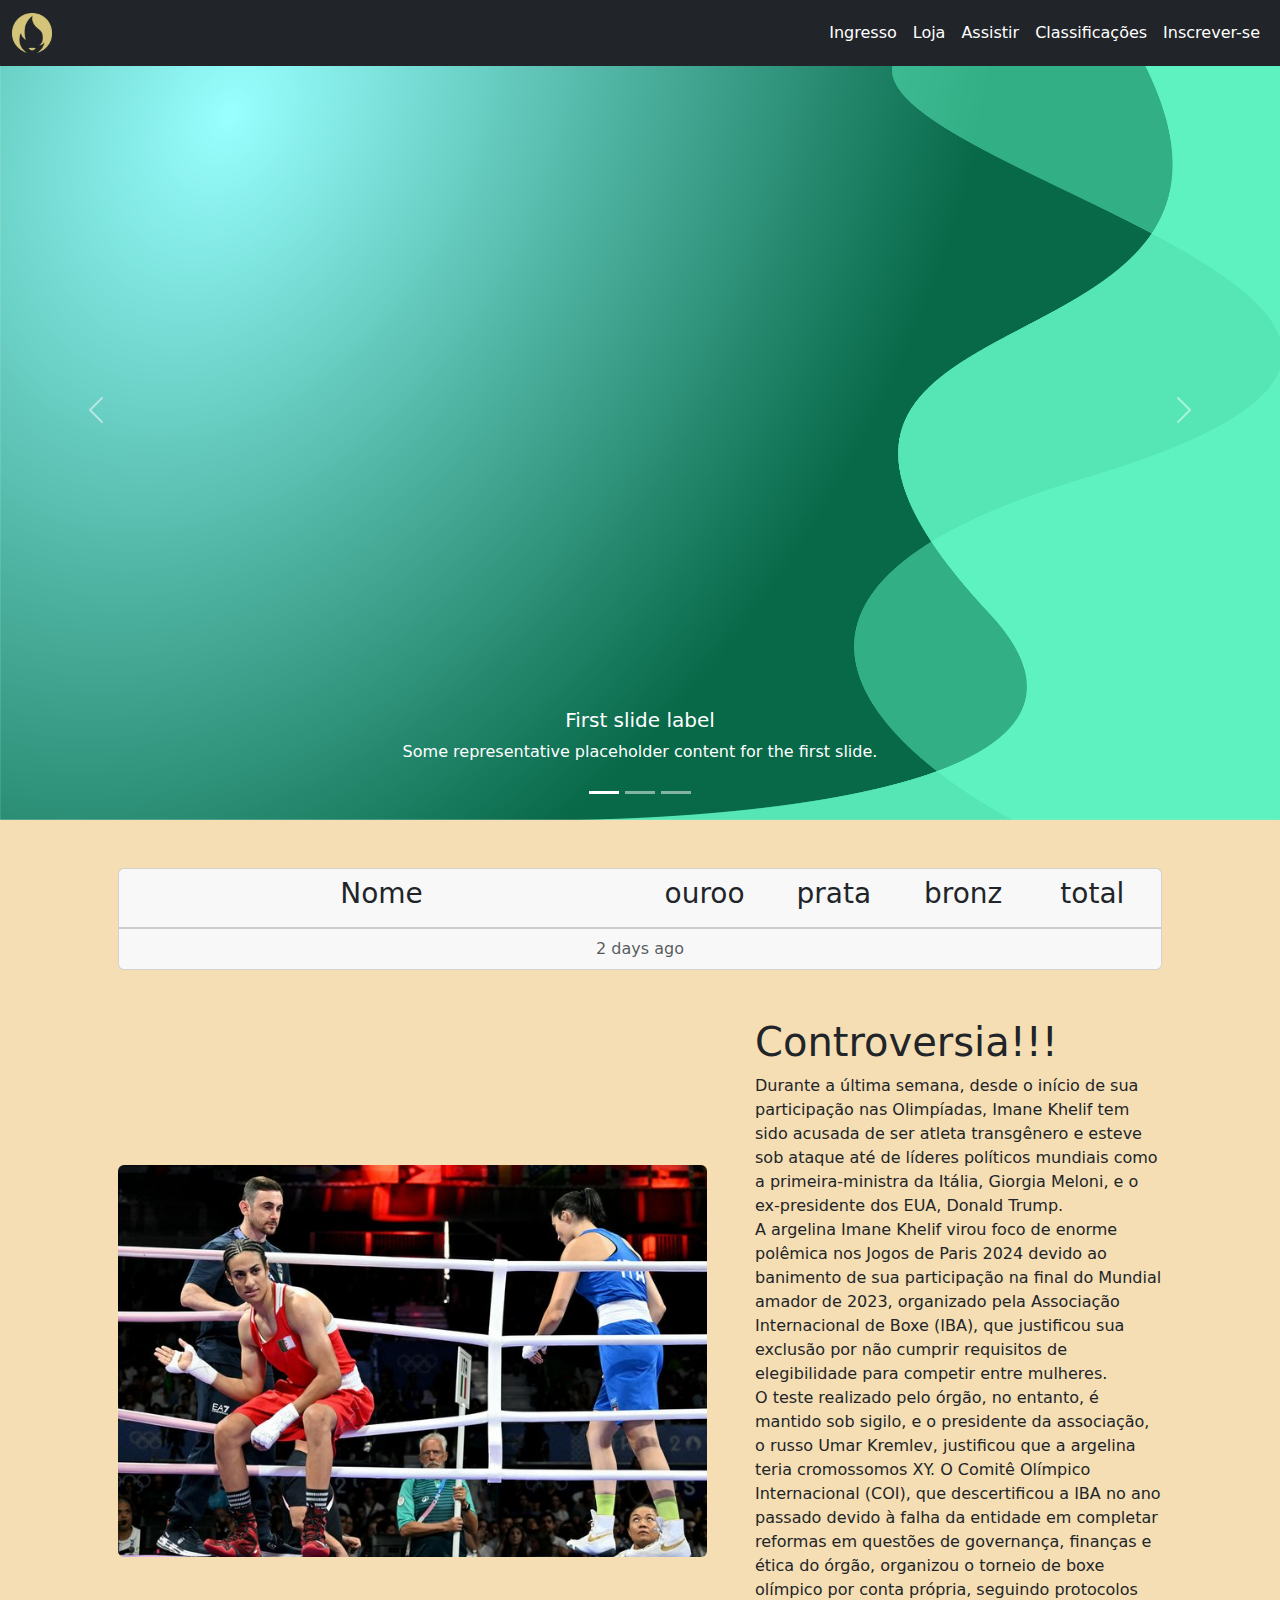
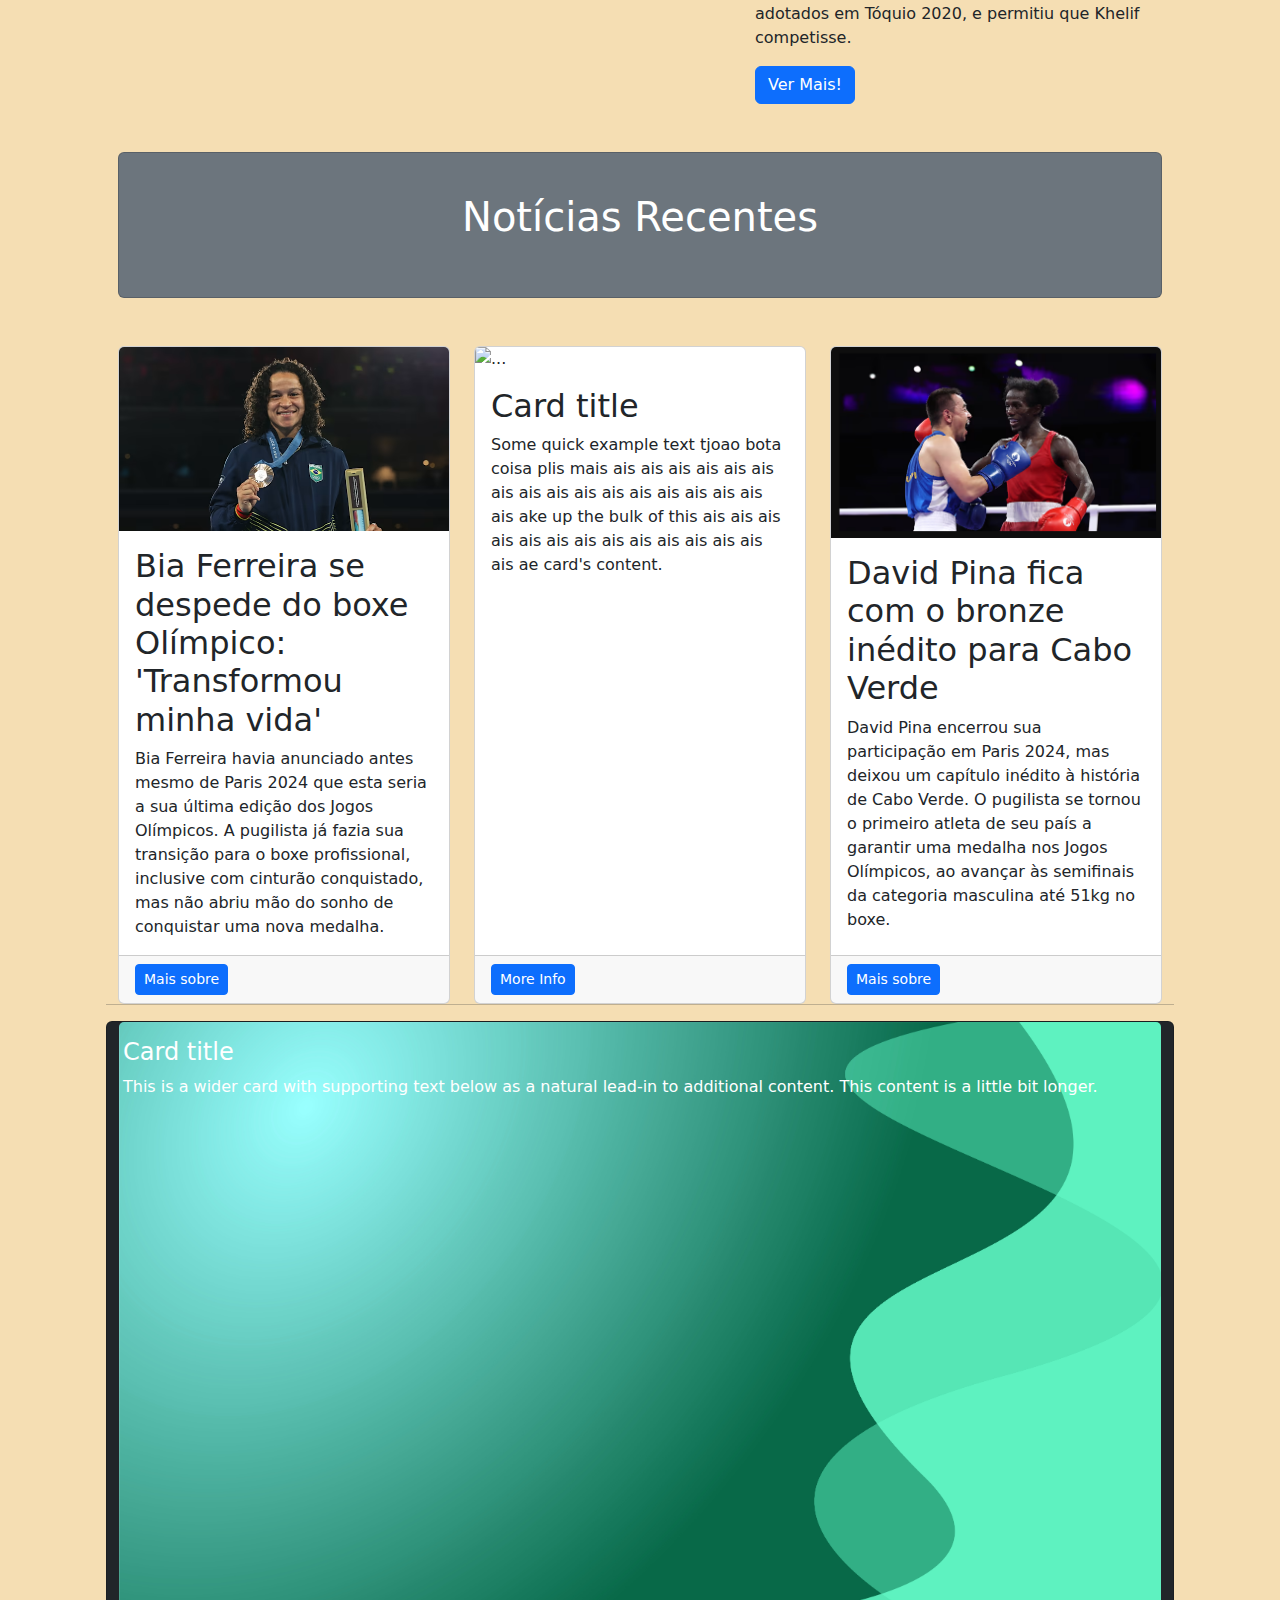
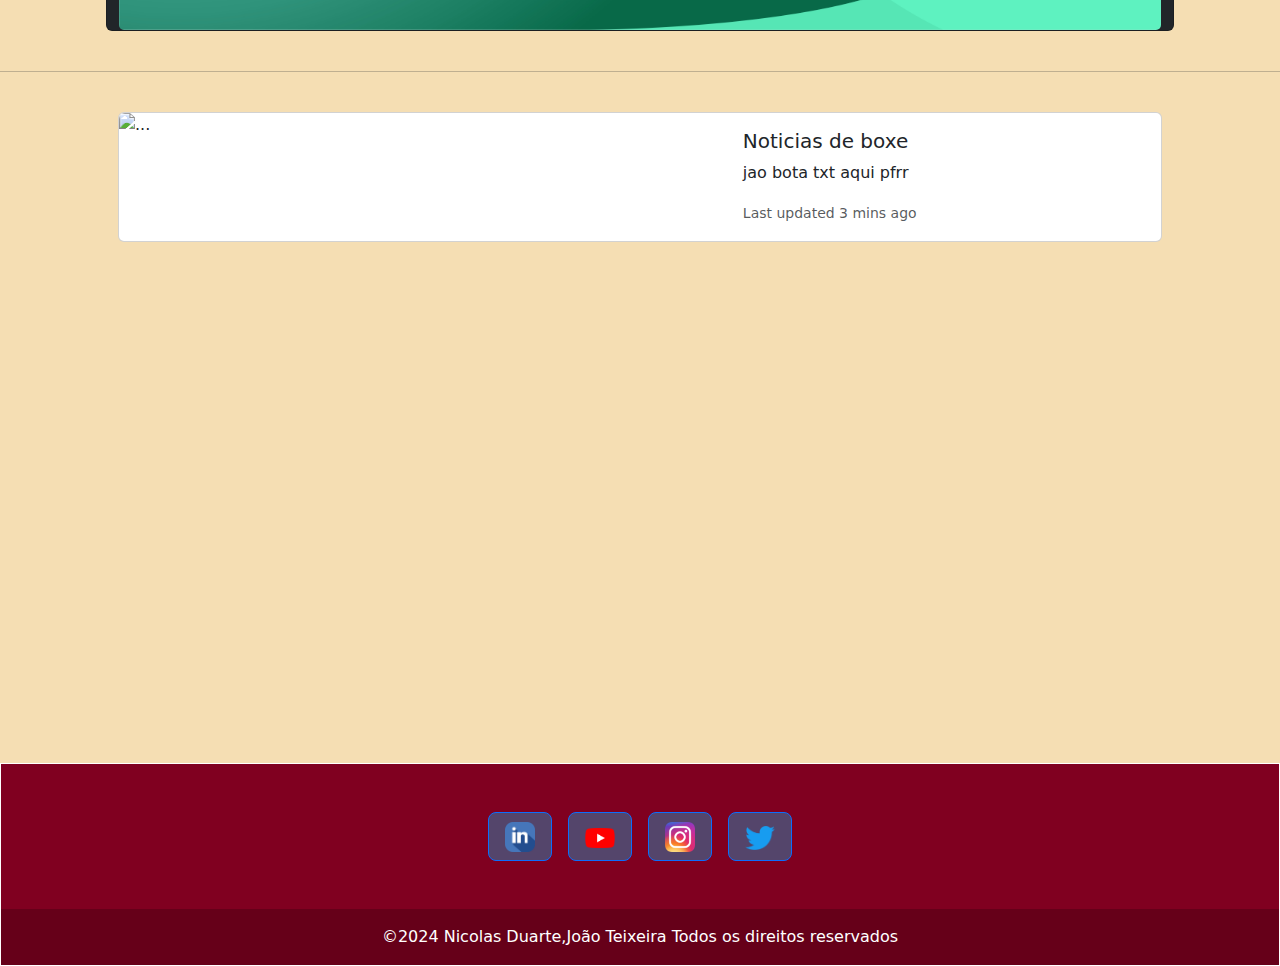
==== Index.html @ 91441e06 "Update Index.html" ====
<!doctype html>
<html lang="pt">
  <head>
    <meta charset="utf-8">
    <meta name="viewport" content="width=device-width, initial-scale=1">
    <title>Jogos Olimpícos Paris 2024</title>
    <link href="https://cdn.jsdelivr.net/npm/bootstrap@5.3.3/dist/css/bootstrap.min.css" rel="stylesheet" integrity="sha384-QWTKZyjpPEjISv5WaRU9OFeRpok6YctnYmDr5pNlyT2bRjXh0JMhjY6hW+ALEwIH" crossorigin="anonymous">
    <link rel="icon" href="img/olimpiadas.png" type="img">
    <style>
      body {
              background-color: #F5DEB3;
      }
    </style>
  </head>
  <body>
    <nav class="navbar navbar-expand-lg navbar-dark fixed-top bg-dark">
      <div class="container-fluid">
        <a class="navbar-brand" href="Index.html"><img src="img/logotipo.png" alt="" width="40px"height="40px"></a>
        <button class="navbar-toggler" type="button" data-bs-toggle="collapse" data-bs-target="#navbarSupportedContent" aria-controls="navbarSupportedContent" aria-expanded="false" aria-label="Toggle navigation">
          <span class="navbar-toggler-icon"> </span>
        </button>
        <div class="collapse navbar-collapse" id="navbarSupportedContent" >
          <ul class="navbar-nav ms-auto mb-2 mb-lg-0 ">
            <li class="nav-item">
              <a class="nav-link active" aria-current="page" href="https://tickets.paris2024.org/en/?affiliate=24D&utm_source=site_org&utm_medium=website&utm_campaign=GTWA_menuburger&utm_terms=visitors">Ingresso</a>
            </li>
            <li class="nav-item">
              <a class="nav-link active" href="https://shop.olympics.com/en/paris-2024/t-1299990829+z-949567-2073334460?_s=bm-fi-ioc-prtsite-P24-Shoptopnav-120324-en-nl">Loja</a>
            </li>
            <li class="nav-item">
              <a class="nav-link active" href="https://www.youtube.com/cazetv">Assistir</a>
            </li>
            <li class="nav-item">
              <a class="nav-link active" href="#">Classificações</a>
            </li>
            <li class="nav-item">
              <a class="nav-link active" href="forms.html">Inscrever-se</a>
            </li>
          </ul>
        </div>
      </div>
    </nav>
  <!--carrosel-->
    <div id="carouselExampleCaptions" class="carousel slide">
      <div class="carousel-indicators">
        <button type="button" data-bs-target="#carouselExampleCaptions" data-bs-slide-to="0" class="active" aria-current="true" aria-label="Slide 1"></button>
        <button type="button" data-bs-target="#carouselExampleCaptions" data-bs-slide-to="1" aria-label="Slide 2"></button>
        <button type="button" data-bs-target="#carouselExampleCaptions" data-bs-slide-to="2" aria-label="Slide 3"></button>
      </div>
      <div class="carousel-inner">
        <div class="carousel-item active">
          <img src="img/dvn7.jpg" class="d-block w-100" alt="..." height="820px">
          <div class="carousel-caption d-none d-md-block">
            <h5>First slide label</h5>
            <p>Some representative placeholder content for the first slide.</p>
          </div>
        </div>
        <div class="carousel-item">
          <img src="img/dvn7.jpg" class="d-block w-100" alt="..." height="820px">
          <div class="carousel-caption d-none d-md-block">
            <h5>Second slide label</h5>
            <p>Some representative placeholder content for the second slide.</p>
          </div>
        </div>
        <div class="carousel-item">
          <img src="img/dvn7.jpg" class="d-block w-100" alt="..." height="820px">
          <div class="carousel-caption d-none d-md-block">
            <h5>Third slide label</h5>
            <p>Some representative placeholder content for the third slide.</p>
          </div>
        </div>
      </div>
      <button class="carousel-control-prev" type="button" data-bs-target="#carouselExampleCaptions" data-bs-slide="prev">
        <span class="carousel-control-prev-icon" aria-hidden="true"></span>
        <span class="visually-hidden">Previous</span>
      </button>
      <button class="carousel-control-next" type="button" data-bs-target="#carouselExampleCaptions" data-bs-slide="next">
        <span class="carousel-control-next-icon" aria-hidden="true"></span>
        <span class="visually-hidden">Next</span>
      </button>
    </div>
  <!--tabela api?-->
  <br><br>
    <div class="container px-4 px-lg-5">
      <div class="card text-center">
        <div class="card-header">
          <div class="row">
            <div class="col-lg-6">
              <h3>Nome</h3>  
            </div>
            <div class="col">
              <h3>ouroo</h3>
            </div>
            <div class="col">
              <h3>prata</h3>
            </div>
            <div class="col">
              <h3>bronz</h3>
            </div>
            <div class="col">
              <h3>total</h3>
            </div>
          </div>
        </div>
        <tbody id="medals-body">
            <!-- Os dados serão preenchidos aqui -->
        </tbody>
        <div class="card-footer text-body-secondary">
          2 days ago
        </div>
      </div>
      <!-- sobre olimpiadas aq-->
      <div class="row gx-4 gx-lg-5 align-items-center my-5">
          <div class="col-lg-7"><img class="img-fluid rounded mb-4 mb-lg-0" width="900px" height="400px" src="img/controversia.jpg" alt="..."></div>
          <div class="col-lg-5">
              <h1 class="font-weight-light">Controversia!!!</h1>
              <p>Durante a última semana, desde o início de sua participação nas Olimpíadas, Imane Khelif tem sido acusada de ser atleta transgênero e esteve sob ataque até de líderes políticos mundiais como a primeira-ministra da Itália, Giorgia Meloni, e o ex-presidente dos EUA, Donald Trump.
                <br> A argelina Imane Khelif virou foco de enorme polêmica nos Jogos de Paris 2024 devido ao banimento de sua participação na final do Mundial amador de 2023, organizado pela Associação Internacional de Boxe (IBA), que justificou sua exclusão por não cumprir requisitos de elegibilidade para competir entre mulheres.
                <br>O teste realizado pelo órgão, no entanto, é mantido sob sigilo, e o presidente da associação, o russo Umar Kremlev, justificou que a argelina teria cromossomos XY. O Comitê Olímpico Internacional (COI), que descertificou a IBA no ano passado devido à falha da entidade em completar reformas em questões de governança, finanças e ética do órgão, organizou o torneio de boxe olímpico por conta própria, seguindo protocolos adotados em Tóquio 2020, e permitiu que Khelif competisse.</p>
              <a class="btn btn-primary" href="https://ge.globo.com/olimpiadas/noticia/2024/08/06/argelina-vitima-de-polemica-vai-a-final-do-boxe-nas-olimpiadas-de-paris.ghtml">Ver Mais!</a>
          </div>
      </div>
 
      <div class="card text-white bg-secondary my-5 py-4 text-center">
          <div class="card-body"><p class="text-white m-0"><h1>Notícias Recentes</h1></p></div>
      </div>
      <!-- resto-->
      <div class="row gx-4 gx-lg-6">
          <div class="col-md-4 mb-6">
              <div class="card h-100">
                <img src="img/bia ferreira.png" class="card-img-top" alt="...">
                <div class="card-body">
                  <h2 class="card-title">Bia Ferreira se despede do boxe Olímpico: 'Transformou minha vida'</h2>
                  <p class="card-text">Bia Ferreira havia anunciado antes mesmo de Paris 2024 que esta seria a sua última edição dos Jogos Olímpicos. A pugilista já fazia sua transição para o boxe profissional, inclusive com cinturão conquistado, mas não abriu mão do sonho de conquistar uma nova medalha.</p>
                </div>
                  <div class="card-footer"><a class="btn btn-primary btn-sm" href="https://olympics.com/pt/noticias/bia-ferreira-despedida-boxe-olimpico-mensagem">Mais sobre</a></div>
              </div>
          </div>
          <div class="col-md-4 mb-6">
              <div class="card h-100">
                <img src="img/boxe2" class="card-img-top" alt="...">
                <div class="card-body">
                  <h2 class="card-title">Card title</h2>
                  <p class="card-text">Some quick example text tjoao bota coisa plis mais ais ais ais ais ais ais ais ais ais ais ais ais ais ais ais ais ais ake up the bulk of this ais ais ais ais ais ais ais ais ais ais ais ais ais ais ae card's content.</p>
                </div>
                  <div class="card-footer"><a class="btn btn-primary btn-sm" href="#!">More Info</a></div>
              </div>
          </div>
          <div class="col-md-4 mb-6">
            <div class="card h-100">
              <img src="img/cabo verde.png" class="card-img-top" alt="...">
              <div class="card-body">
                <h2 class="card-title">David Pina fica com o bronze inédito para Cabo Verde</h2>
                <p class="card-text">David Pina encerrou sua participação em Paris 2024, mas deixou um capítulo inédito à história de Cabo Verde. O pugilista se tornou o primeiro atleta de seu país a garantir uma medalha nos Jogos Olímpicos, ao avançar às semifinais da categoria masculina até 51kg no boxe.</p>
              </div>
              <div class="card-footer"><a class="btn btn-primary btn-sm" href="https://olympics.com/pt/noticias/david-pina-bronze-cabo-verde-boxe-jogos-olimpicos">Mais sobre</a></div>
            </div>
          </div><hr>
          <div class="card text-bg-dark">
            <img src="img/dvn7.jpg" class="card-img" alt="...">
            <div class="card-img-overlay h-100">
              <h4 class="card-title">Card title</h4>
              <p class="card-text">This is a wider card with supporting text below as a natural lead-in to additional content. This content is a little bit longer.</p>
            </div>
          </div>
      </div>
  </div>
<br><hr><br>
  <div class="container px-4 px-lg-5">
    <div class="card mb-3" style="max-width: 1590px;">
      <div class="row g-0">
        <div class="col-md-7">
          <img src="img/box.jpg" class="img-fluid rounded-start" alt="...">
        </div>
        <div class="col-md-5">
          <div class="card-body">
            <h5 class="card-title">Noticias de boxe</h5>
            <p class="card-text">jao bota txt aqui pfrr</p>
            <p class="card-text"><small class="text-body-secondary">Last updated 3 mins ago</small></p>
          </div>
        </div>
      </div>
    </div>
    <br><br>
    <div class="row">
<!--vai ter 2 fileras de algs botoes p coisas da olimpiadas-->
    </div>
  </div>


  <iframe src="https://www.google.com/maps/embed?pb=!1m18!1m12!1m3!1d83998.77824586902!2d2.2646350301247775!3d48.85893843453428!2m3!1f0!2f0!3f0!3m2!1i1024!2i768!4f13.1!3m3!1m2!1s0x47e66e1f06e2b70f%3A0x40b82c3688c9460!2zUGFyaXMsIEZyYW7Dp2E!5e0!3m2!1spt-BR!2sbr!4v1724653962589!5m2!1spt-BR!2sbr" width="100%" height="450" style="border:0;" allowfullscreen="" loading="lazy" referrerpolicy="no-referrer-when-downgrade"></iframe>



  <footer class="text-center text-lg-start border border-white" style="background-color: #800020;">
    <div class="container d-flex justify-content-center py-5">
      <button type="button" href="https://discord.gg/newblood" class="btn btn-primary btn-lg btn-floating mx-2" style="background-color: #54456b;">
        <img src="img/linkedin.png" width="30px">
      </button>
      <button type="button" href="https://www.youtube.com/Olympics" class="btn btn-primary btn-lg btn-floating mx-2" style="background-color: #54456b;">
        <img src="img/Youtube.png" width="30px">
      </button>
      <button type="button" href="https://www.instagram.com/Olympics/" class="btn btn-primary btn-lg btn-floating mx-2" style="background-color: #54456b;">
        <img src="img/Instagram_icon.png.webp" width="30px">
      </button>
      <button type="button" href="https://twitter.com/Olympics" class="btn btn-primary btn-lg btn-floating mx-2" style="background-color: #54456b;">
        <img src="img/twitter.png" width="30px">
      </button>
      <button type="button" id="backToTop" class="btn btn-primary" style="display:none;">
        <img src="img/cima.png" width="30px">
      </button>
    </div>
      <!-- Copyright -->
    <div class="text-center text-white p-3" style="background-color: rgba(0, 0, 0, 0.2);">
       ©2024 Nicolas Duarte,João Teixeira Todos os direitos reservados
    </div>
  </footer>
  
    <script src="https://cdn.jsdelivr.net/npm/bootstrap@5.3.3/dist/js/bootstrap.bundle.min.js" integrity="sha384-YvpcrYf0tY3lHB60NNkmXc5s9fDVZLESaAA55NDzOxhy9GkcIdslK1eN7N6jIeHz" crossorigin="anonymous"></script>
  </body>
</html>
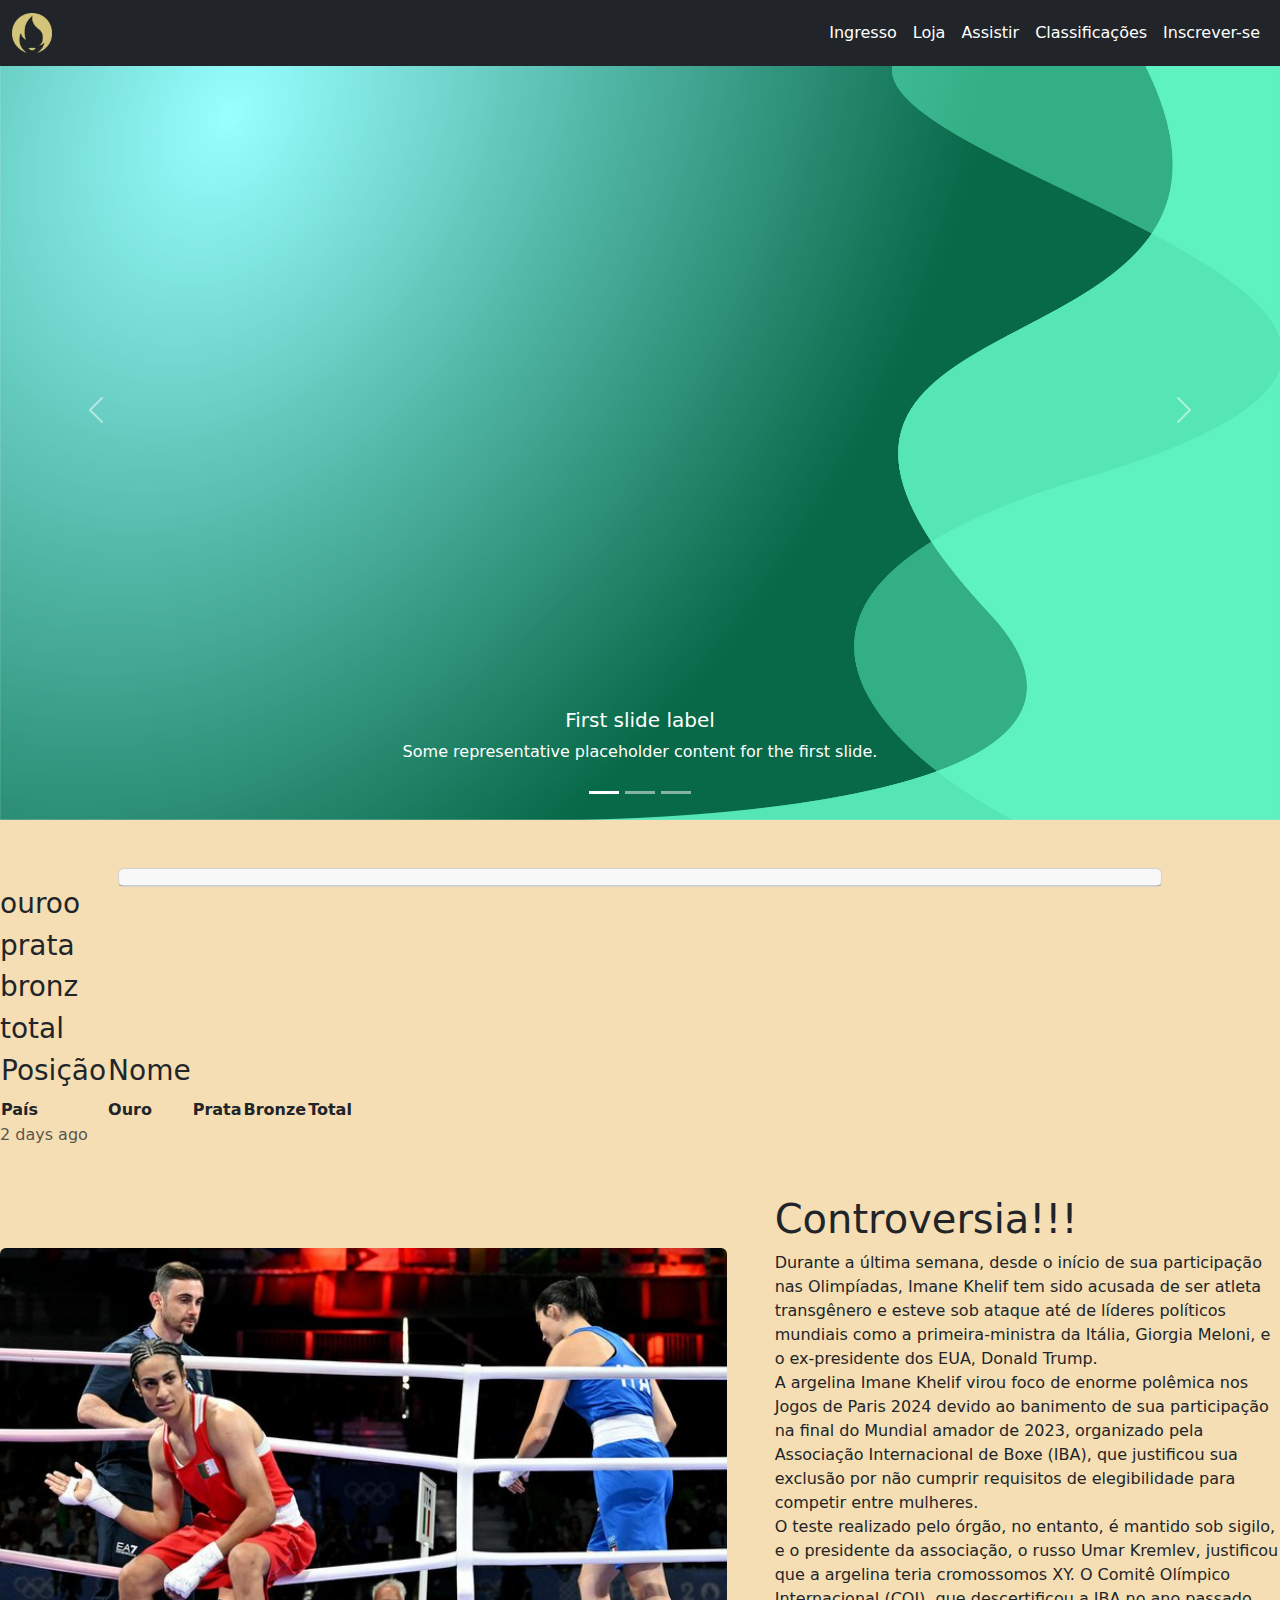
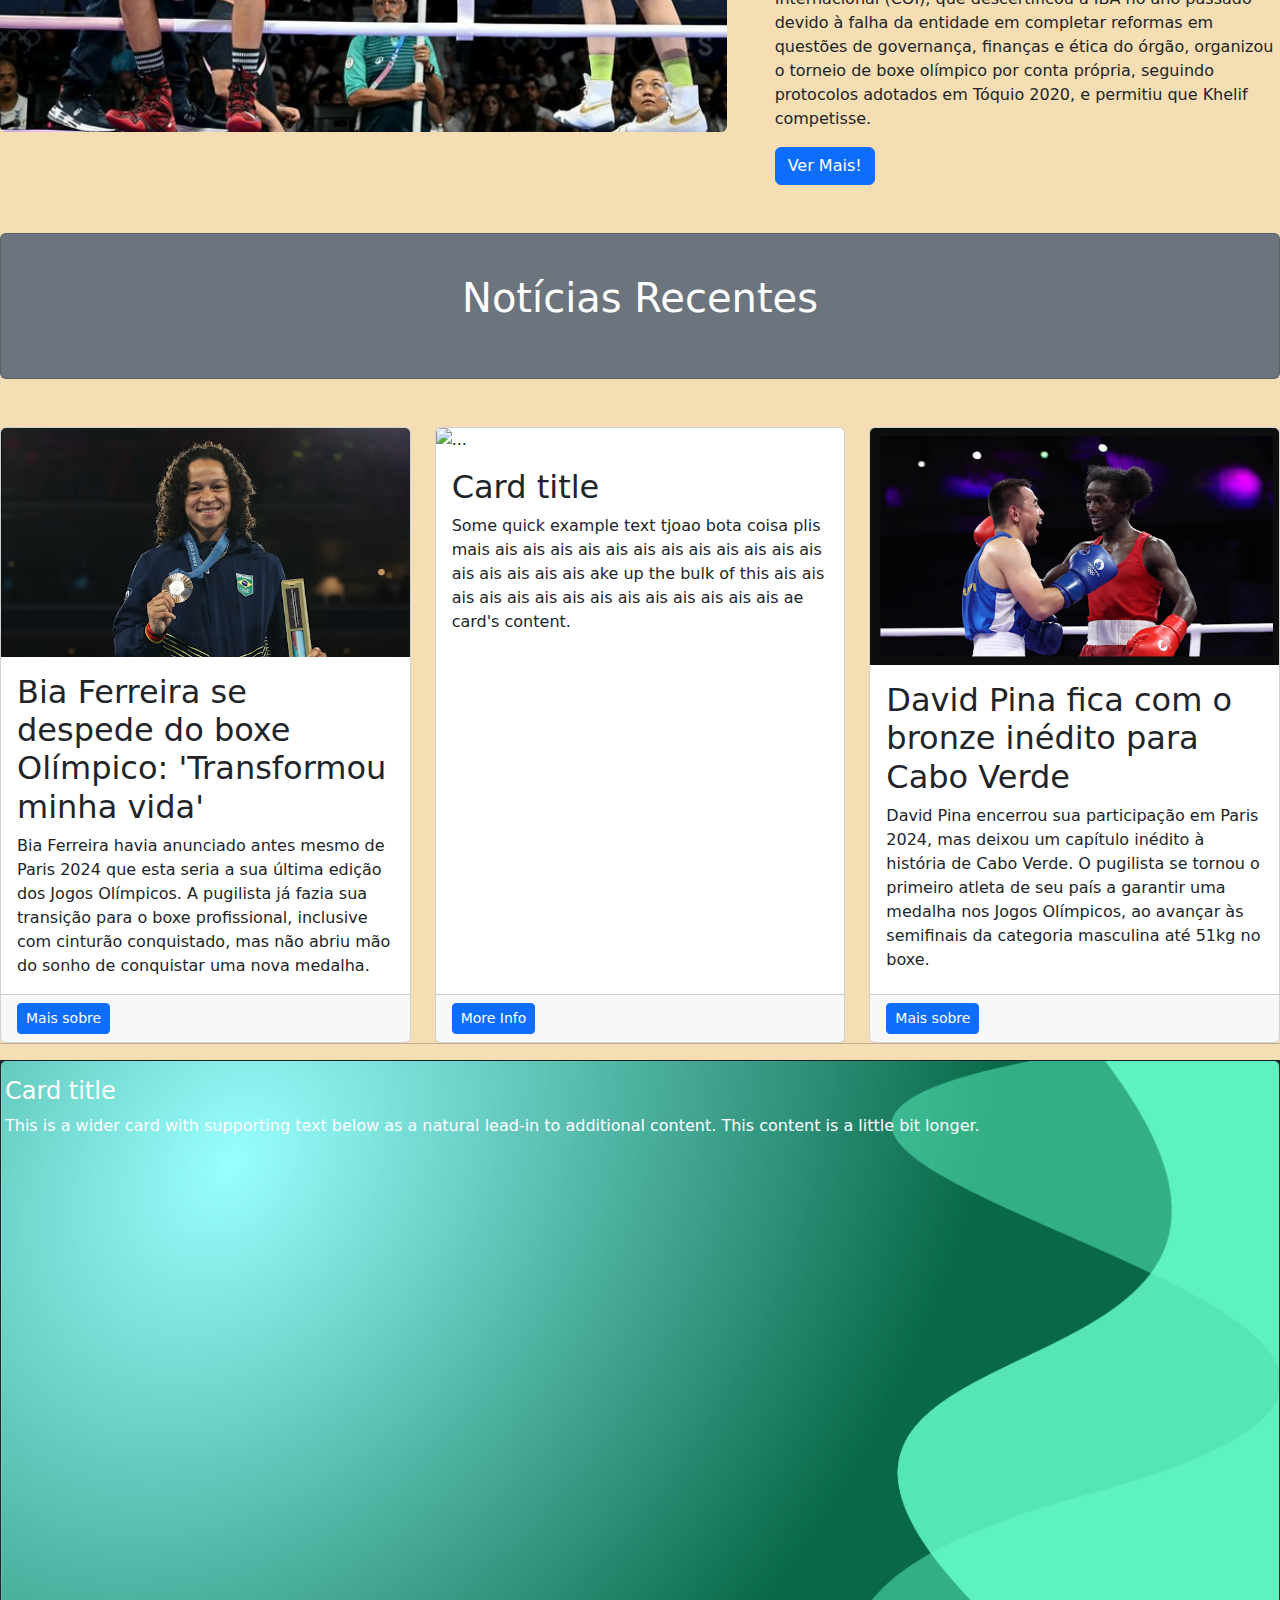
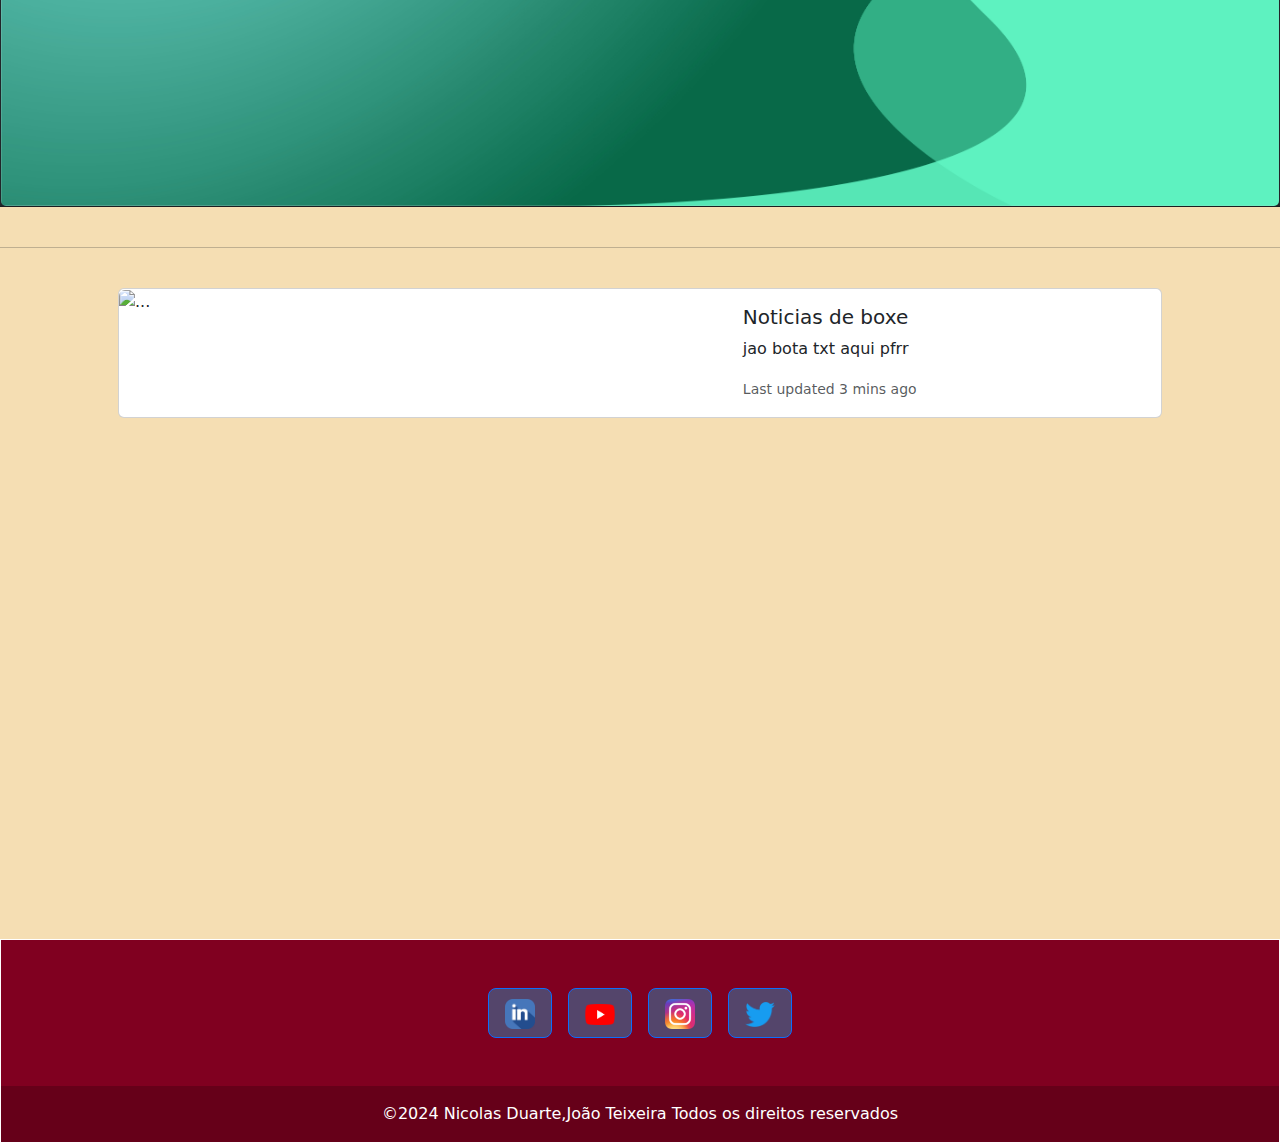
==== commit 0b97f8af: "Update Index.html" ====
--- a/Index.html
+++ b/Index.html
@@ -81,13 +81,32 @@
     </div>
   <!--tabela api?-->
   <br><br>
+        <table class="medals-table">
+       
+            
+                
+                <th>País</th>
+                <th>Ouro</th>
+                <th>Prata</th>
+                <th>Bronze</th>
+                <th>Total</th>
+
+        <tbody id="medals-body">
+            <!-- Os dados serão preenchidos aqui -->
+        </tbody>
+
     <div class="container px-4 px-lg-5">
       <div class="card text-center">
         <div class="card-header">
-          <div class="row">
-            <div class="col-lg-6">
+           <thead>
+            <div class="row">
+            <tr>
+            <th><div class="col-lg">
+              <h3>Posição</h3>  
+            </div></th>
+            <th><div class="col-lg-5">
               <h3>Nome</h3>  
-            </div>
+            </div></th>
             <div class="col">
               <h3>ouroo</h3>
             </div>
@@ -100,11 +119,14 @@
             <div class="col">
               <h3>total</h3>
             </div>
-          </div>
-        </div>
+            </tr>
+          </div>
+        </thead>
+      </div>
         <tbody id="medals-body">
             <!-- Os dados serão preenchidos aqui -->
         </tbody>
+      </table>
         <div class="card-footer text-body-secondary">
           2 days ago
         </div>
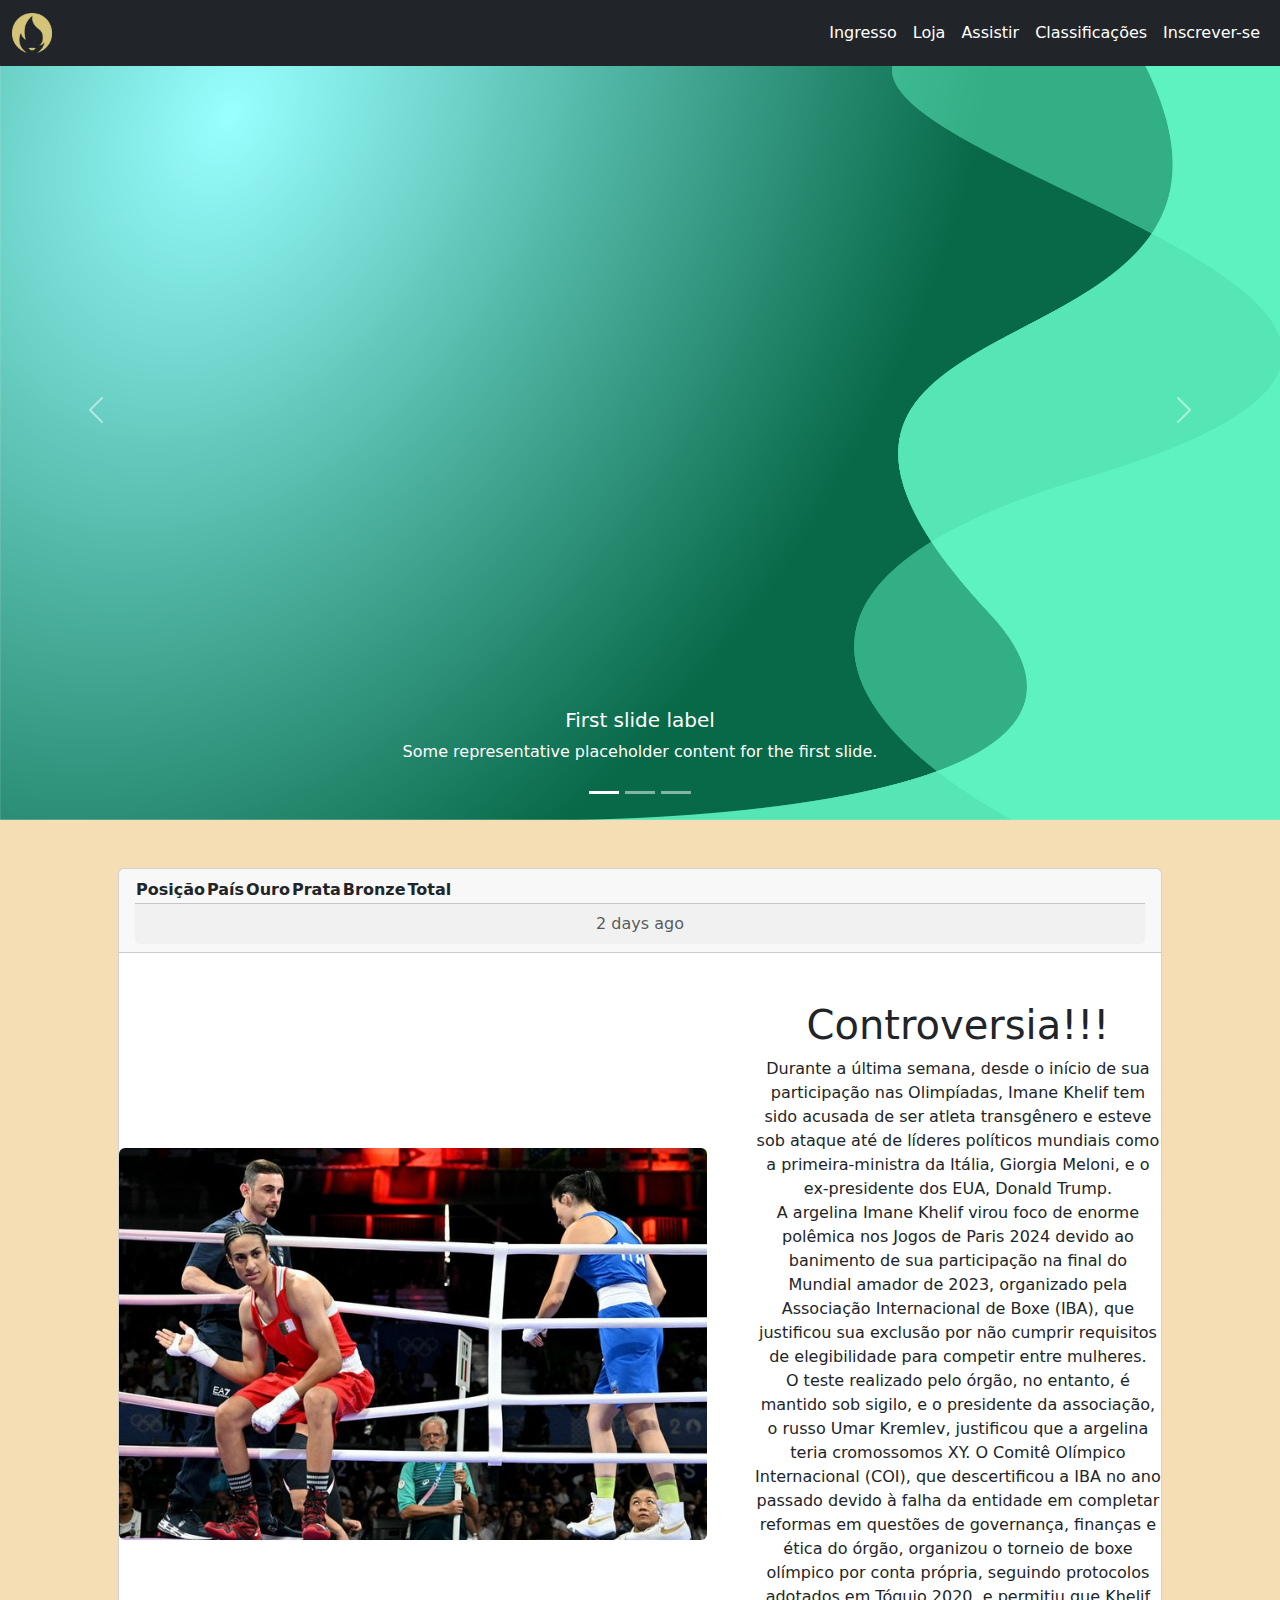
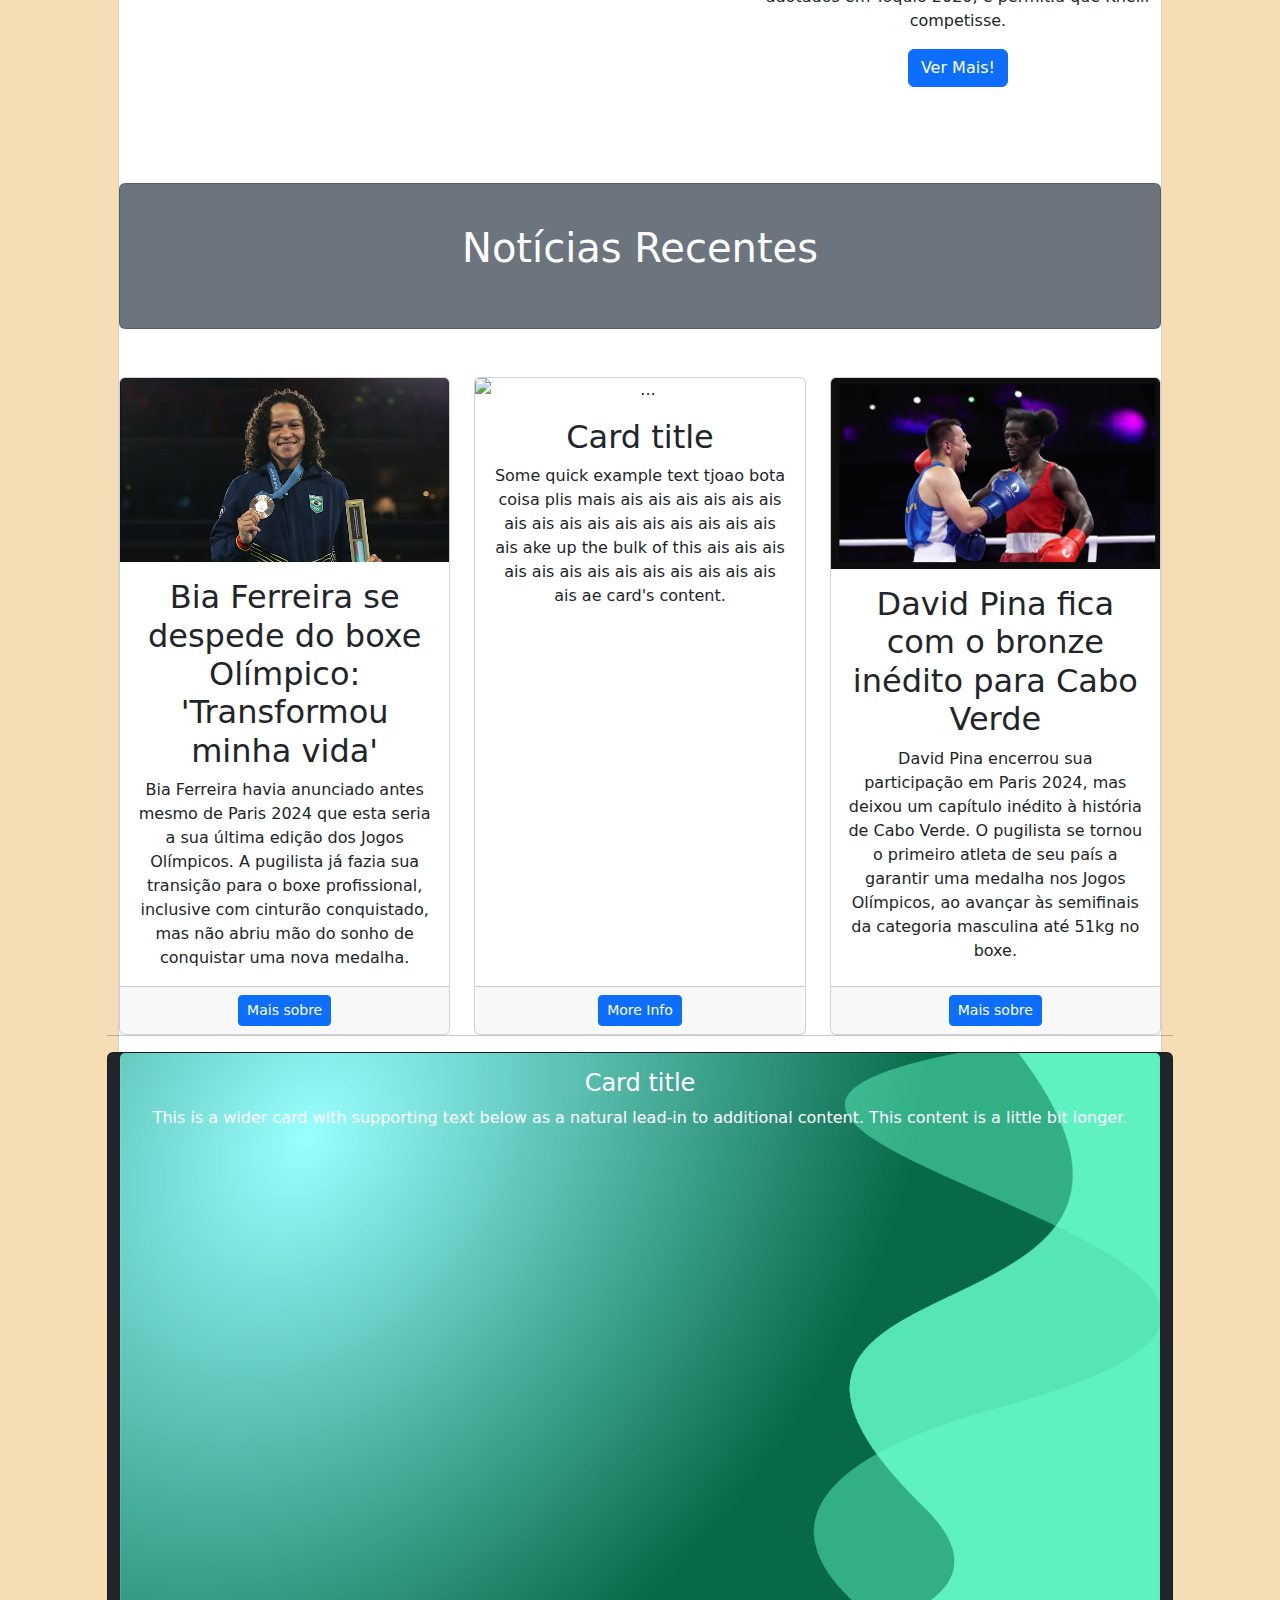
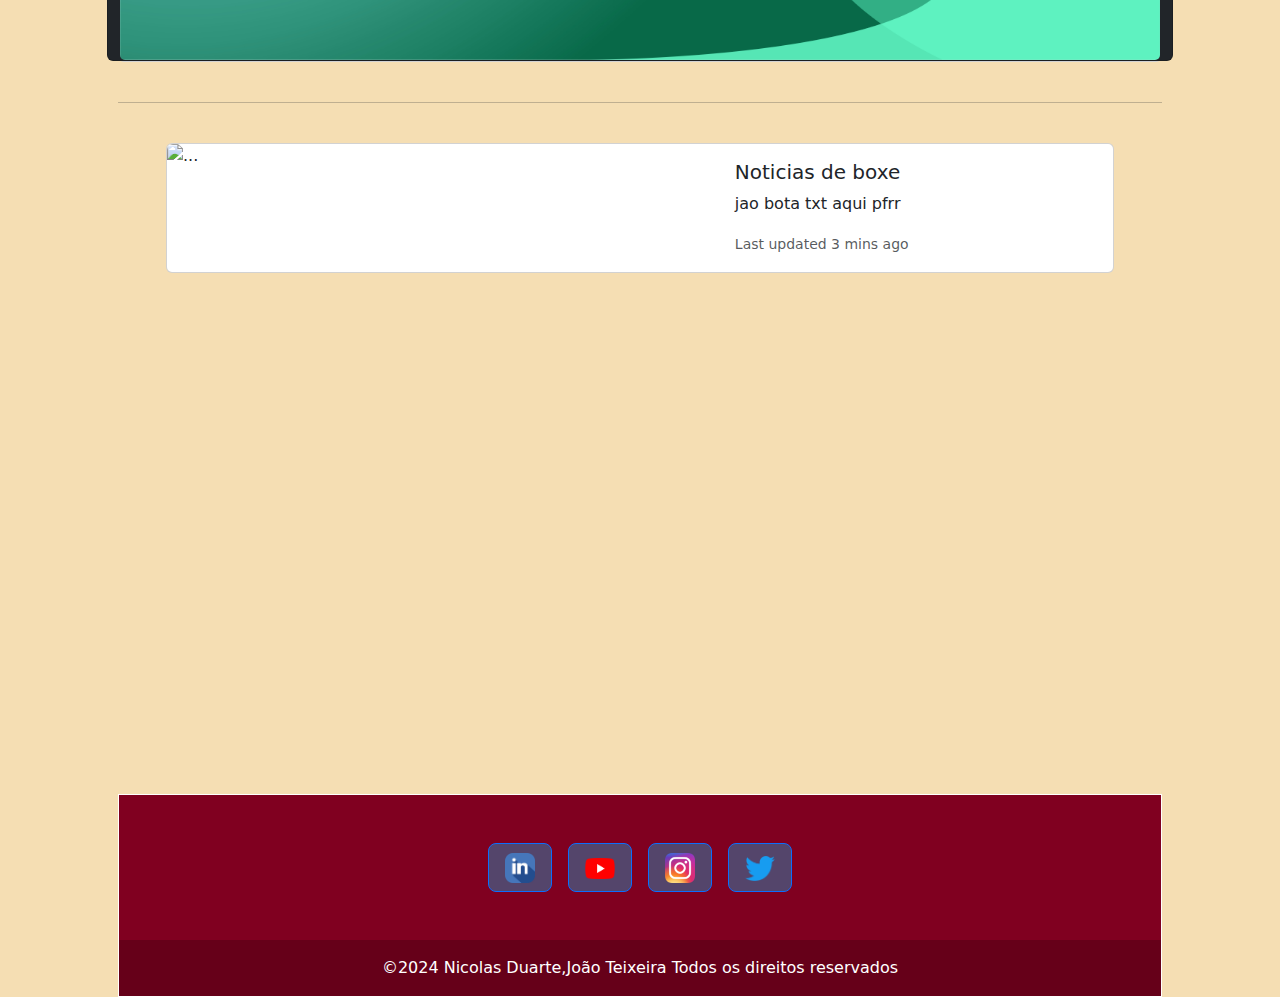
==== commit 4a07c5e7: "Update Index.html" ====
--- a/Index.html
+++ b/Index.html
@@ -81,52 +81,27 @@
     </div>
   <!--tabela api?-->
   <br><br>
-        <table class="medals-table">
-       
-            
-                
+    <div class="container px-4 px-lg-5">
+      <div class="card text-center">
+        <div class="card-header">
+    <table class="medals-table">
+        <thead>
+            <tr>
+                <th>Posição</th>
                 <th>País</th>
                 <th>Ouro</th>
                 <th>Prata</th>
                 <th>Bronze</th>
                 <th>Total</th>
-
+            </tr>
+        </thead>
         <tbody id="medals-body">
             <!-- Os dados serão preenchidos aqui -->
         </tbody>
-
-    <div class="container px-4 px-lg-5">
-      <div class="card text-center">
-        <div class="card-header">
-           <thead>
-            <div class="row">
-            <tr>
-            <th><div class="col-lg">
-              <h3>Posição</h3>  
-            </div></th>
-            <th><div class="col-lg-5">
-              <h3>Nome</h3>  
-            </div></th>
-            <div class="col">
-              <h3>ouroo</h3>
-            </div>
-            <div class="col">
-              <h3>prata</h3>
-            </div>
-            <div class="col">
-              <h3>bronz</h3>
-            </div>
-            <div class="col">
-              <h3>total</h3>
-            </div>
-            </tr>
-          </div>
-        </thead>
-      </div>
-        <tbody id="medals-body">
-            <!-- Os dados serão preenchidos aqui -->
-        </tbody>
-      </table>
+      </div>
+    </div>
+  </div>
+    </table>
         <div class="card-footer text-body-secondary">
           2 days ago
         </div>
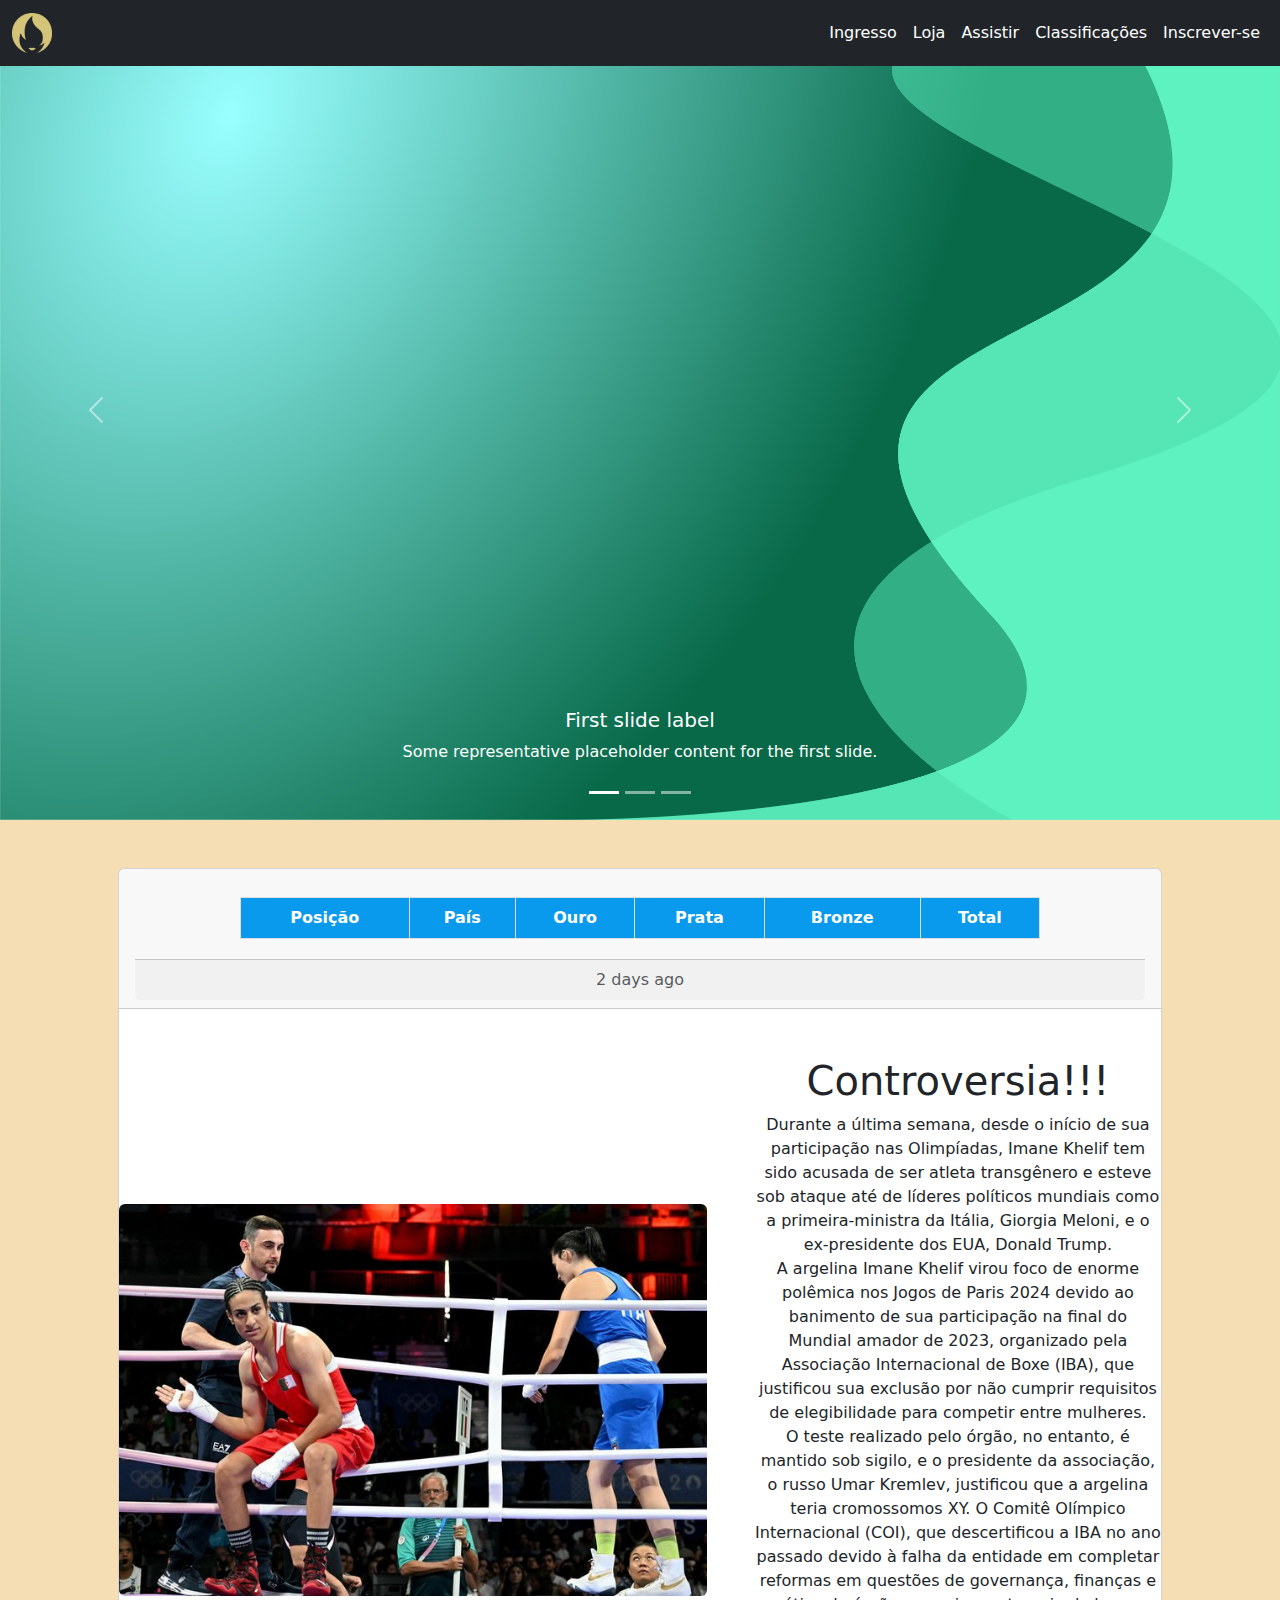
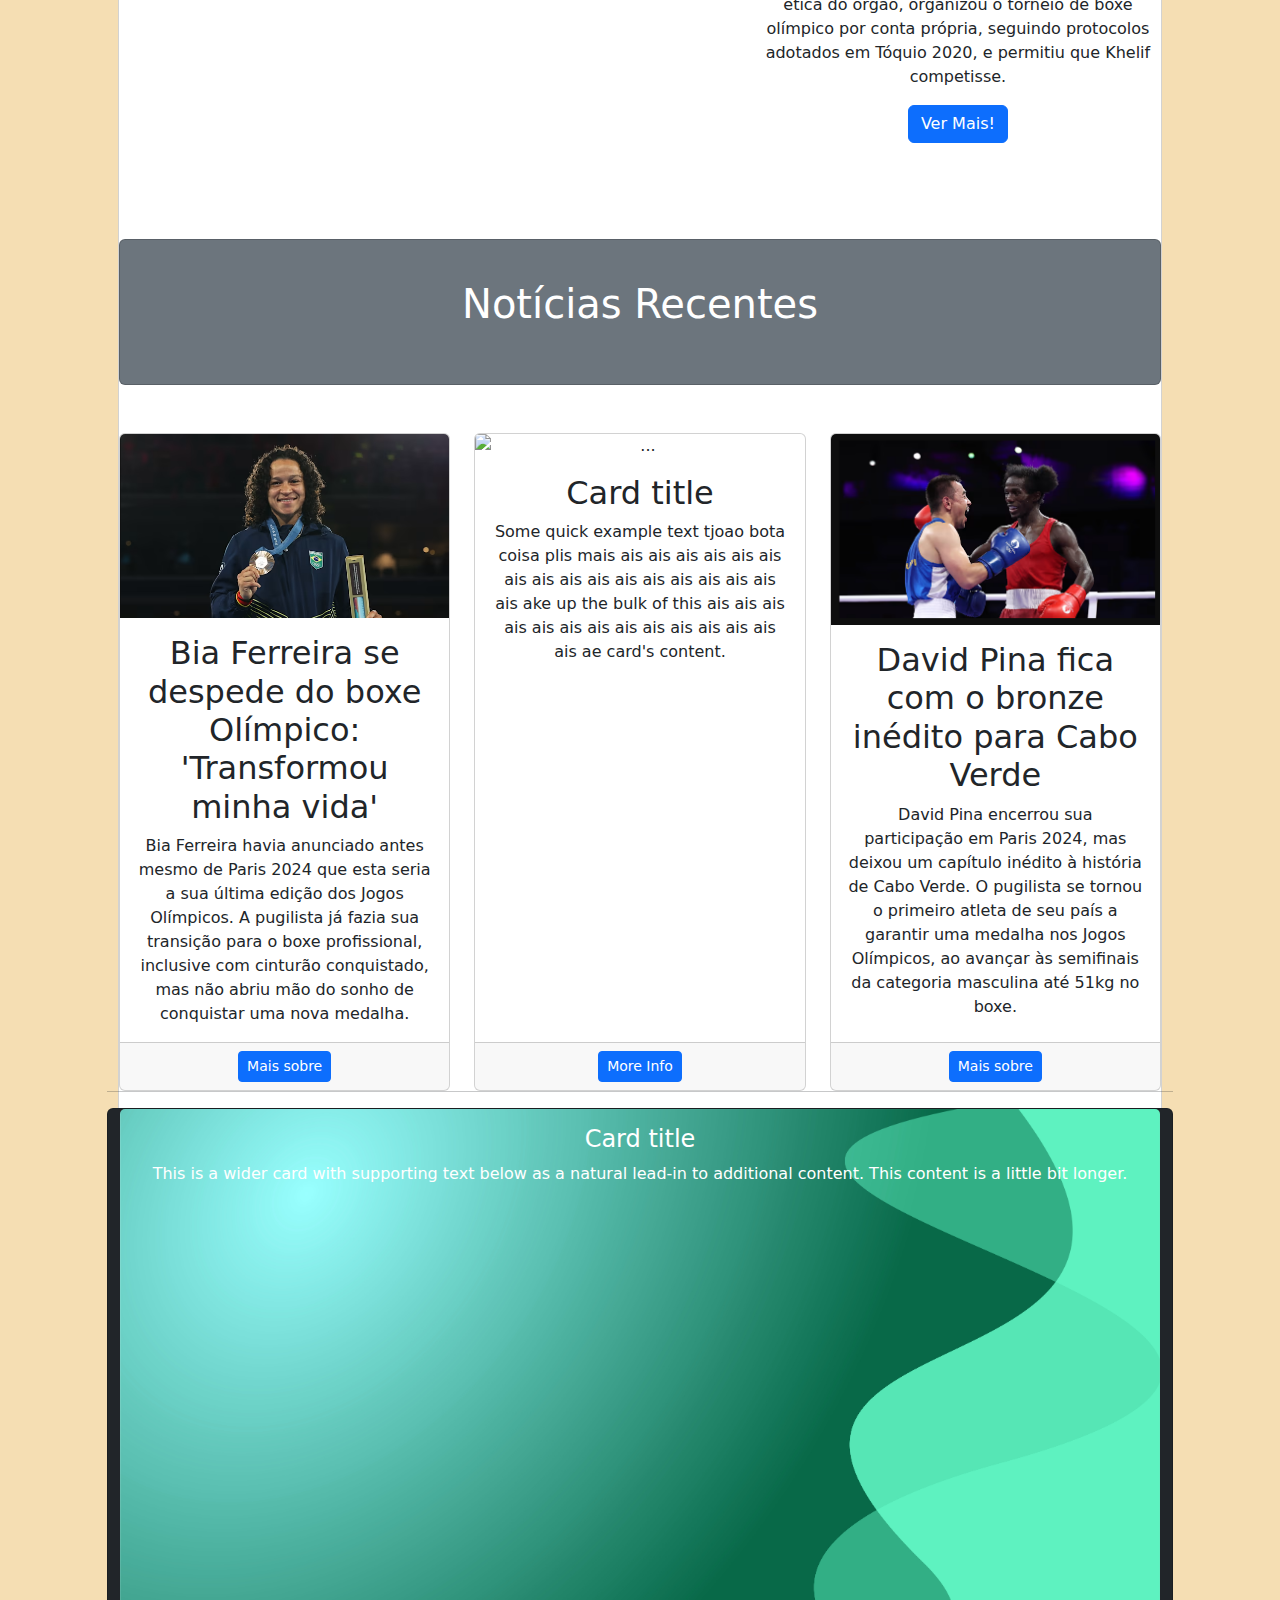
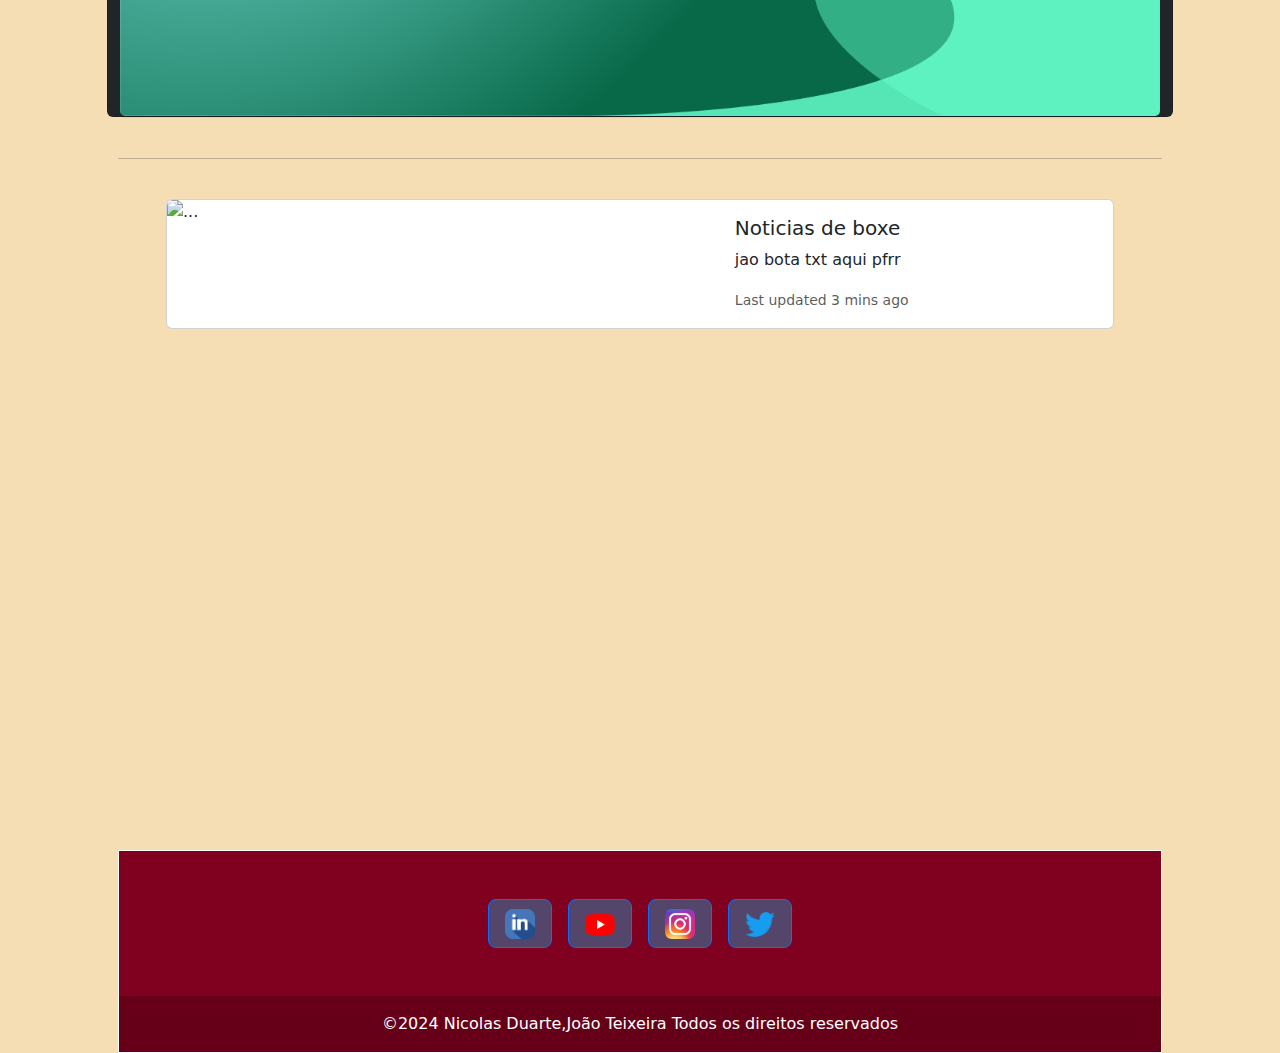
==== commit 83c5505d: "Update Index.html" ====
--- a/Index.html
+++ b/Index.html
@@ -8,9 +8,10 @@
     <link rel="icon" href="img/olimpiadas.png" type="img">
     <style>
       body {
-              background-color: #F5DEB3;
+            background-color: #F5DEB3;
       }
     </style>
+    <link rel="stylesheet" href="css/style.css">
   </head>
   <body>
     <nav class="navbar navbar-expand-lg navbar-dark fixed-top bg-dark">
@@ -214,5 +215,6 @@
   </footer>
   
     <script src="https://cdn.jsdelivr.net/npm/bootstrap@5.3.3/dist/js/bootstrap.bundle.min.js" integrity="sha384-YvpcrYf0tY3lHB60NNkmXc5s9fDVZLESaAA55NDzOxhy9GkcIdslK1eN7N6jIeHz" crossorigin="anonymous"></script>
+      <script src="js/script.js"></script> 
   </body>
 </html>
--- a/css/style.css
+++ b/css/style.css
@@ -0,0 +1,27 @@
+.medals-table {
+    width: 100%;
+    max-width: 800px;
+    margin: 20px auto;
+    border-collapse: collapse;
+    background-color: white;
+    text-align: center;
+}
+
+.medals-table th, .medals-table td {
+    border: 1px solid #ddd;
+    padding: 8px;
+    text-align: center;
+}
+
+.medals-table th {
+    background-color: #099aee;
+    color: white;
+}
+
+.medals-table tr:nth-child(even) {
+    background-color: #f2f2f2;
+}
+
+.centro{
+    text-align: center;
+}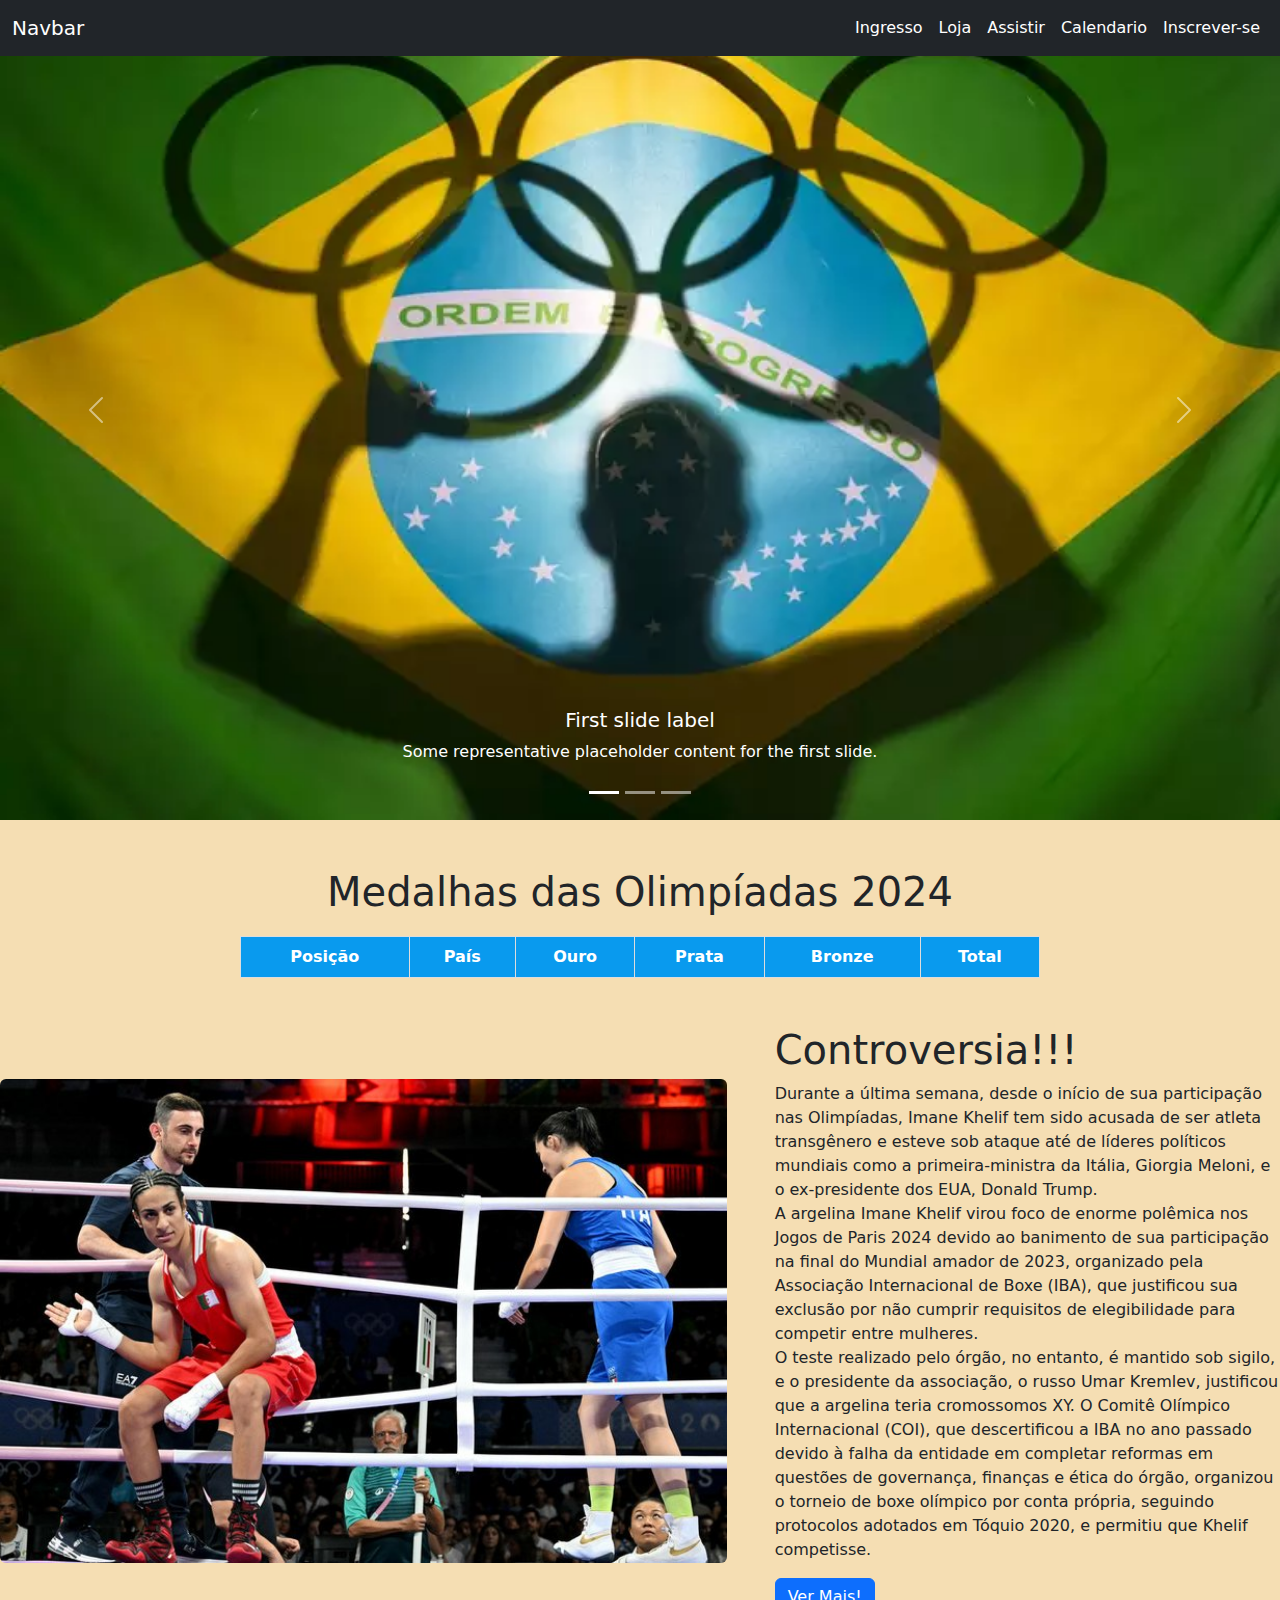
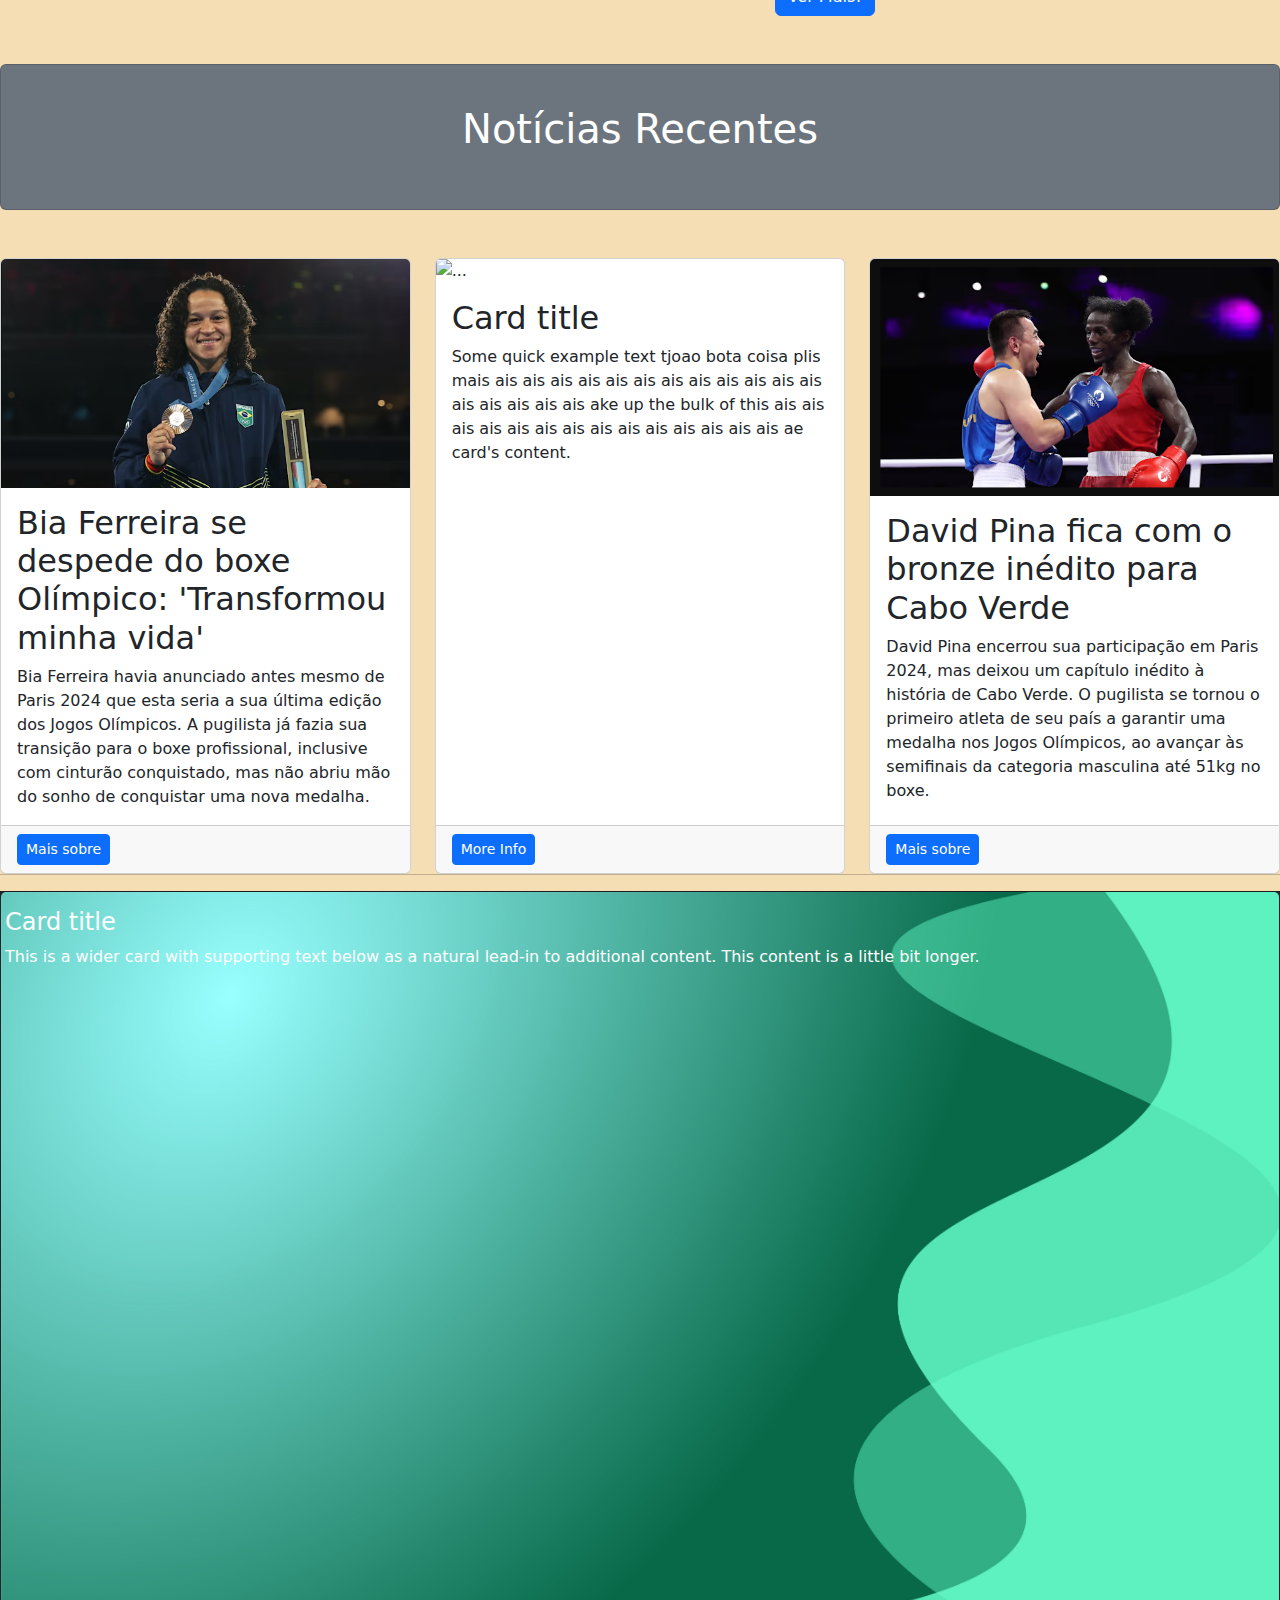
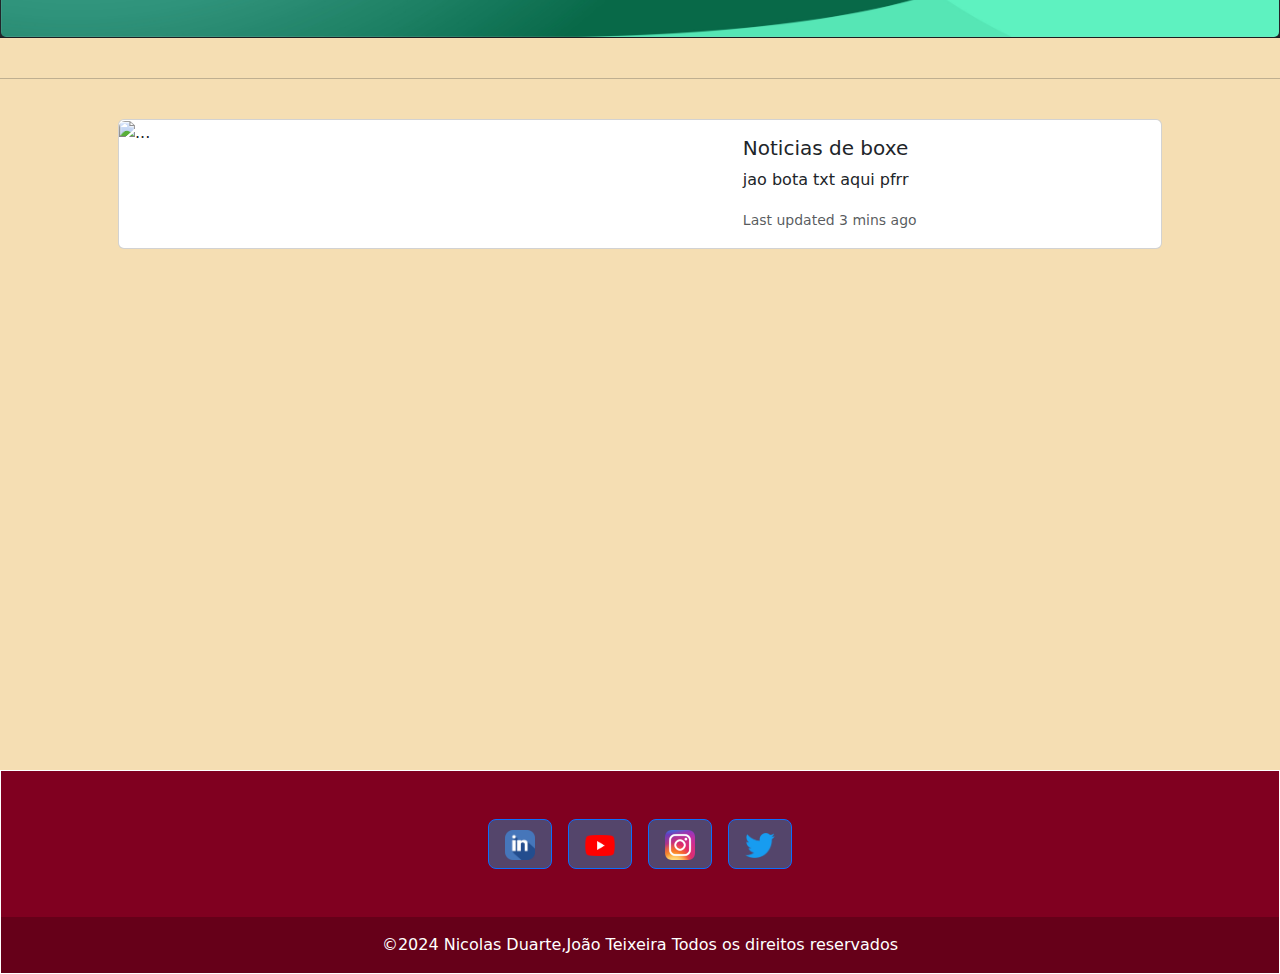
==== commit 3a99089c: "Update and rename index.html to Index.html" ====
--- a/Index.html
+++ b/Index.html
@@ -6,19 +6,19 @@
     <title>Jogos Olimpícos Paris 2024</title>
     <link href="https://cdn.jsdelivr.net/npm/bootstrap@5.3.3/dist/css/bootstrap.min.css" rel="stylesheet" integrity="sha384-QWTKZyjpPEjISv5WaRU9OFeRpok6YctnYmDr5pNlyT2bRjXh0JMhjY6hW+ALEwIH" crossorigin="anonymous">
     <link rel="icon" href="img/olimpiadas.png" type="img">
+    <link rel="stylesheet" href="css/style.css"> 
     <style>
       body {
-            background-color: #F5DEB3;
+              background-color: #F5DEB3;
       }
     </style>
-    <link rel="stylesheet" href="css/style.css">
   </head>
   <body>
     <nav class="navbar navbar-expand-lg navbar-dark fixed-top bg-dark">
       <div class="container-fluid">
-        <a class="navbar-brand" href="Index.html"><img src="img/logotipo.png" alt="" width="40px"height="40px"></a>
+        <a class="navbar-brand" href="index.html">Navbar</a>
         <button class="navbar-toggler" type="button" data-bs-toggle="collapse" data-bs-target="#navbarSupportedContent" aria-controls="navbarSupportedContent" aria-expanded="false" aria-label="Toggle navigation">
-          <span class="navbar-toggler-icon"> </span>
+          <span class="navbar-toggler-icon"></span>
         </button>
         <div class="collapse navbar-collapse" id="navbarSupportedContent" >
           <ul class="navbar-nav ms-auto mb-2 mb-lg-0 ">
@@ -32,7 +32,7 @@
               <a class="nav-link active" href="https://www.youtube.com/cazetv">Assistir</a>
             </li>
             <li class="nav-item">
-              <a class="nav-link active" href="#">Classificações</a>
+              <a class="nav-link active" href="#">Calendario</a>
             </li>
             <li class="nav-item">
               <a class="nav-link active" href="forms.html">Inscrever-se</a>
@@ -50,21 +50,21 @@
       </div>
       <div class="carousel-inner">
         <div class="carousel-item active">
-          <img src="img/dvn7.jpg" class="d-block w-100" alt="..." height="820px">
+          <img src="img/brasil.png" class="d-block w-100" alt="..." height="820px">
           <div class="carousel-caption d-none d-md-block">
             <h5>First slide label</h5>
             <p>Some representative placeholder content for the first slide.</p>
           </div>
         </div>
         <div class="carousel-item">
-          <img src="img/dvn7.jpg" class="d-block w-100" alt="..." height="820px">
+          <img src="img/brasil.png" class="d-block w-100" alt="..." height="820px">
           <div class="carousel-caption d-none d-md-block">
             <h5>Second slide label</h5>
             <p>Some representative placeholder content for the second slide.</p>
           </div>
         </div>
         <div class="carousel-item">
-          <img src="img/dvn7.jpg" class="d-block w-100" alt="..." height="820px">
+          <img src="img/brasil.png" class="d-block w-100" alt="..." height="820px">
           <div class="carousel-caption d-none d-md-block">
             <h5>Third slide label</h5>
             <p>Some representative placeholder content for the third slide.</p>
@@ -82,9 +82,10 @@
     </div>
   <!--tabela api?-->
   <br><br>
-    <div class="container px-4 px-lg-5">
-      <div class="card text-center">
-        <div class="card-header">
+  <div class="container">
+    <!-- Content here -->
+  </div>
+  <h1 class="centro">Medalhas das Olimpíadas 2024</h1>
     <table class="medals-table">
         <thead>
             <tr>
@@ -99,14 +100,7 @@
         <tbody id="medals-body">
             <!-- Os dados serão preenchidos aqui -->
         </tbody>
-      </div>
-    </div>
-  </div>
     </table>
-        <div class="card-footer text-body-secondary">
-          2 days ago
-        </div>
-      </div>
       <!-- sobre olimpiadas aq-->
       <div class="row gx-4 gx-lg-5 align-items-center my-5">
           <div class="col-lg-7"><img class="img-fluid rounded mb-4 mb-lg-0" width="900px" height="400px" src="img/controversia.jpg" alt="..."></div>
@@ -136,7 +130,7 @@
           </div>
           <div class="col-md-4 mb-6">
               <div class="card h-100">
-                <img src="img/boxe2" class="card-img-top" alt="...">
+                <img src="img/boxe1" class="card-img-top" alt="...">
                 <div class="card-body">
                   <h2 class="card-title">Card title</h2>
                   <p class="card-text">Some quick example text tjoao bota coisa plis mais ais ais ais ais ais ais ais ais ais ais ais ais ais ais ais ais ais ake up the bulk of this ais ais ais ais ais ais ais ais ais ais ais ais ais ais ae card's content.</p>
@@ -215,6 +209,6 @@
   </footer>
   
     <script src="https://cdn.jsdelivr.net/npm/bootstrap@5.3.3/dist/js/bootstrap.bundle.min.js" integrity="sha384-YvpcrYf0tY3lHB60NNkmXc5s9fDVZLESaAA55NDzOxhy9GkcIdslK1eN7N6jIeHz" crossorigin="anonymous"></script>
-      <script src="js/script.js"></script> 
+    <script src="js/script.js"></script>  
   </body>
 </html>
